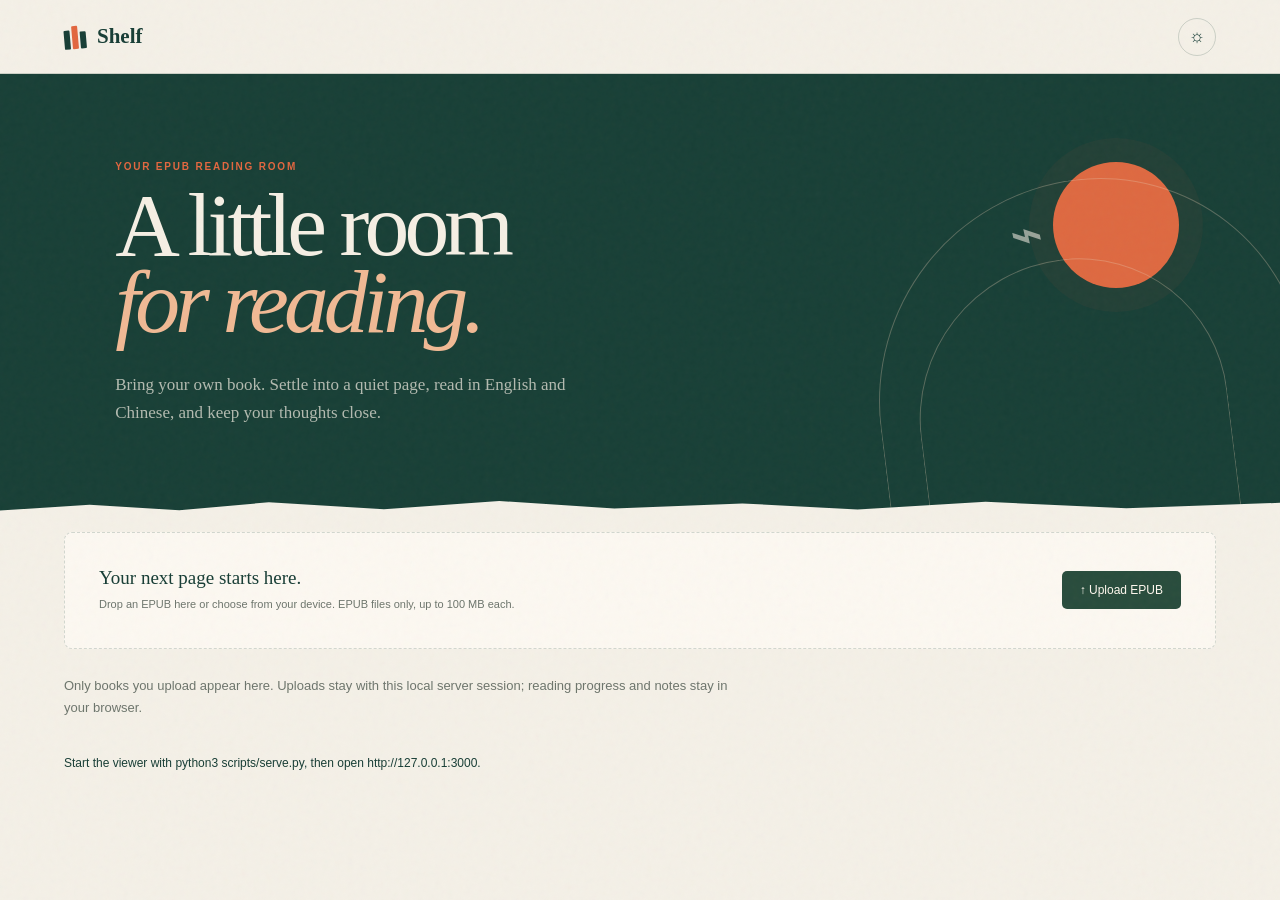
==== index.html @ f9ff170a "Create upload-only EPUB viewer with bilingual reading" ====
<!doctype html>
<html lang="en">
<head>
  <meta charset="utf-8">
  <meta name="viewport" content="width=device-width, initial-scale=1">
  <meta name="theme-color" content="#163c34">
  <title>Shelf — A little room for reading</title>
  <link rel="stylesheet" href="styles.css">
  <link rel="stylesheet" href="reader.css?v=bilingual-4">
</head>
<body>
  <header class="topbar">
    <a class="brand" href="#" aria-label="Shelf home">
      <span class="brand-mark" aria-hidden="true"><i></i><i></i><i></i></span>
      <span>Shelf</span>
    </a>
    <button class="icon-button" id="themeButton" type="button" aria-label="Toggle dark mode" title="Toggle dark mode">
      <span aria-hidden="true">☼</span>
    </button>
  </header>

  <main class="upload-home">
    <section class="hero">
      <div class="hero-copy">
        <p class="eyebrow">Your EPUB reading room</p>
        <h1>A little room<br><em>for reading.</em></h1>
        <p class="hero-intro">Bring your own book. Settle into a quiet page, read in English and Chinese, and keep your thoughts close.</p>
      </div>
      <div class="hero-art" aria-hidden="true"><div class="sun"></div><div class="arch arch-one"></div><div class="arch arch-two"></div><div class="bird">⌁</div></div>
    </section>
    <section class="library" aria-label="Upload an EPUB">
      <div id="uploadZone" class="upload-zone">
        <div><strong>Your next page starts here.</strong><p>Drop an EPUB here or choose from your device. EPUB files only, up to 100 MB each.</p></div>
        <button id="uploadEpub" type="button">↑ Upload EPUB</button>
        <input id="epubFiles" type="file" accept=".epub,application/epub+zip" multiple hidden aria-label="Choose EPUB files">
      </div>
      <p class="upload-privacy">Only books you upload appear here. Uploads stay with this local server session; reading progress and notes stay in your browser.</p>
      <div id="uploadFeedback" class="upload-feedback" hidden><p id="uploadStatus" role="status" aria-live="polite"></p><ul id="uploadResults"></ul></div>
      <section id="uploadedSection" hidden aria-label="Uploaded books"><div class="results-heading"><div><p class="eyebrow">This session</p><h2>Your uploaded books</h2></div><p id="resultCount" aria-live="polite"></p></div><div id="bookGrid" class="uploaded-books"></div></section>
    </section>
  </main>

  <dialog id="reader" class="reader" aria-label="Book reader">
    <header class="reader-top">
      <button id="leaveReader" class="reader-back" type="button">← <span>Shelf</span></button>
      <div class="reader-book-heading"><strong id="readerTitle"></strong><span id="readerAuthor"></span></div>
      <div class="reader-tools">
        <button id="contentsToggle" type="button" aria-label="Table of contents" aria-expanded="false">☰</button>
        <button id="bookmarkButton" type="button" aria-label="Bookmark this location" aria-pressed="false"><svg width="18" height="20" viewBox="0 0 18 20" fill="none" stroke="currentColor" stroke-width="1.5" aria-hidden="true"><path d="M4 2h10v16l-5-3-5 3Z"/></svg></button>
        <button id="notebookToggle" type="button" aria-label="Open notebook" aria-expanded="false">✎</button>
        <button id="appearanceToggle" type="button" aria-label="Reading appearance" aria-expanded="false">Aa</button>
        <button id="translationToggle" type="button" aria-label="中英双语翻译" aria-expanded="false">中/EN</button>
        <button id="speechToggle" type="button" aria-label="自动朗读" aria-expanded="false">♫</button>
        <button id="focusToggle" type="button" aria-label="Enter focus mode">⛶</button>
      </div>
    </header>
    <div class="reader-workspace">
      <aside id="contentsPanel" class="reader-sidebar contents-sidebar" hidden aria-label="Contents">
        <div class="sidebar-heading"><h2>Contents</h2><button data-close-sidebar type="button" aria-label="Close contents">×</button></div>
        <div id="chapterList"></div>
      </aside>
      <div id="readingViewport" class="reading-viewport" tabindex="0" aria-label="Reading area">
        <div id="readingStage" class="reading-stage">
        <div class="scene-masthead" aria-hidden="true"><span>THE SHELF REVIEW</span><small>A private edition · A world between the lines</small></div>
        <div class="chapter-heading"><span id="chapterEyebrow"></span><p id="chapterLabel"></p></div>
      <section id="translationPanel" class="translation-toolbar" hidden aria-label="中英双语翻译">
        <div class="sidebar-heading"><div><p class="eyebrow">Translate & read</p><h2>中英双语</h2></div><button id="translationClose" type="button" aria-label="收起翻译设置">×</button></div>
        <p class="sidebar-intro">左栏英文，右栏中文。两种语言，各自连贯阅读。</p>
        <label class="setting">翻译方向 · Direction<select id="translationDirection"><option value="en-zh">English → 简体中文</option><option value="zh-en">中文 → English</option></select></label>
        <div class="translation-actions"><button id="translateChapter" class="primary-action" type="button">翻译本章</button><button id="translationStop" class="secondary-action" type="button" disabled>停止</button></div>
        <p id="translationStatus" class="column-hint" role="status"></p>
        <p class="column-hint">使用浏览器内置翻译，首次使用可能需要下载语言包。译文仅供阅读参考，本次阅读中保留，不包含在 EPUB 导出中。</p>
        <button id="translationOriginal" class="translation-original-button" type="button">仅看原文</button>
      </section>
        <div id="pageWindow" class="page-window"><article id="readingContent" class="reading-content"></article></div>
        <div class="chapter-end"><span>✦</span><button id="nextChapterInline" type="button">Next chapter →</button></div>
        <div id="pageNavigation" class="page-navigation" hidden><button id="previousPage" type="button" aria-label="Previous reading page">← 上一页</button><span id="pageIndicator" aria-live="polite"></span><button id="nextPage" type="button" aria-label="Next reading page">下一页 →</button></div>
        <div class="device-signature" aria-hidden="true">S H E L F · E - I N K</div>
        </div>
      </div>
      <aside id="speechPanel" class="reader-sidebar speech-sidebar" hidden aria-label="朗读设置">
        <div class="sidebar-heading"><div><p class="eyebrow">Listen & follow</p><h2>听见文字</h2></div><button data-close-sidebar type="button" aria-label="关闭朗读设置">×</button></div>
        <p class="sidebar-intro">从正在阅读的位置开始，让声音带你往下读。</p>
        <label class="setting">声音 · Voice<select id="speechVoice" aria-label="朗读声音"><option value="">自动匹配书籍语言</option></select></label>
        <label class="setting">语速 <output id="speechRateOutput">1×</output><input id="speechRate" aria-label="朗读语速" type="range" min="0.5" max="3" step="0.1" value="1"></label>
        <div class="speech-actions"><button id="speechPlay" class="primary-action" type="button">开始朗读</button><button id="speechStop" class="secondary-action" type="button" disabled>停止</button></div>
        <p id="speechStatus" class="speech-status" role="status">准备就绪</p>
        <div class="speech-location"><p id="speechPosition">尚未开始</p><p id="speechSentence" class="speech-sentence"></p><p>当前单词：<strong id="speechWord">—</strong></p></div>
        <div class="speech-navigation"><button id="speechPrevSentence" type="button">← 上一句</button><button id="speechNextSentence" type="button">下一句 →</button><button id="speechPrevWord" type="button">← 上一词</button><button id="speechNextWord" type="button">下一词 →</button></div>
        <button id="speechPick" class="secondary-action" type="button" aria-pressed="false">点选正文定位</button>
        <p class="column-hint speech-hint">开启后，点击句子或单词即可从该处朗读。也可先选中文字，再点“从选区朗读”。</p>
        <label class="canvas-full-setting"><input id="speechFollow" type="checkbox" checked>跟随朗读，自动滚动／翻页</label>
        <label class="canvas-full-setting"><input id="speechContinue" type="checkbox" checked>自动续读下一章</label>
        <p class="column-hint">声音由浏览器和系统提供。支持逐词事件的声音会同步标出单词，其余按句定位。关闭阅读器即停止。</p>
      </aside>
      <aside id="appearancePanel" class="reader-sidebar appearance-sidebar" hidden aria-label="Appearance settings">
        <div class="sidebar-heading"><div><p class="eyebrow">Make it yours</p><h2>Reading room</h2></div><button data-close-sidebar type="button" aria-label="Close appearance">×</button></div>
        <p class="sidebar-intro">A little space. The right light. Your kind of type.</p>
        <fieldset class="experience-options"><legend>阅读风格 · Reading experience</legend>
          <button type="button" data-experience="quiet" aria-pressed="true"><span class="scene-preview preview-quiet" aria-hidden="true">Aa</span><strong>静读</strong><small>Quiet</small></button>
          <button type="button" data-experience="newspaper" aria-pressed="false"><span class="scene-preview preview-news" aria-hidden="true">THE DAILY<i></i></span><strong>看报纸</strong><small>Newspaper</small></button>
          <button type="button" data-experience="leather" aria-pressed="false"><span class="scene-preview preview-leather" aria-hidden="true"><i></i><i></i></span><strong>牛皮书</strong><small>Leather book</small></button>
          <button type="button" data-experience="kindle" aria-pressed="false"><span class="scene-preview preview-kindle" aria-hidden="true">Aa</span><strong>Kindle 墨水屏</strong><small>E-ink · 黑白阅读</small></button>
        </fieldset>
        <fieldset class="column-options"><legend>分栏 · Columns</legend><button type="button" data-columns="1" aria-pressed="true">▯ 单栏</button><button type="button" data-columns="2" aria-pressed="false">▯▯ 双栏</button><button type="button" data-columns="3" aria-pressed="false">▯▯▯ 三栏</button></fieldset>
        <p id="columnHint" class="column-hint"></p>
        <label class="setting canvas-setting">画布宽度 · Canvas <output id="canvasWidthOutput" for="canvasWidthSetting"></output><input aria-label="画布宽度" aria-describedby="canvasWidthHint" id="canvasWidthSetting" type="range" min="480" max="2400" step="20" value="960"></label>
        <label class="canvas-full-setting"><input id="canvasFullSetting" type="checkbox">铺满可用宽度</label>
        <p id="canvasWidthHint" class="column-hint">调整整张纸页或设备外框，正文宽度可单独设置。小屏幕会自动适配。</p>
        <label class="setting">阅读方式 · Navigation<select id="flowSetting" data-pref="flow"><option value="scroll">连续滚动 · Scroll</option><option value="pages">分页翻阅 · Pages</option></select></label>
        <label class="motion-setting"><input id="motionSetting" type="checkbox" checked>翻页动效 · Page-turn animation</label>
        <fieldset class="paper-options"><legend>纸张材质 · Paper</legend>
          <button type="button" data-paper="smooth" aria-pressed="true"><span class="paper-swatch swatch-smooth" aria-hidden="true">Aa</span><strong>光面纸</strong><small>平滑 · 清爽</small></button>
          <button type="button" data-paper="kraft" aria-pressed="false"><span class="paper-swatch swatch-kraft" aria-hidden="true">Aa</span><strong>牛皮纸</strong><small>暖棕 · 植物纤维</small></button>
          <button type="button" data-paper="cotton" aria-pressed="false"><span class="paper-swatch swatch-cotton" aria-hidden="true">Aa</span><strong>棉纤维纸</strong><small>柔白 · 自然絮纹</small></button>
          <button type="button" data-paper="grain" aria-pressed="false"><span class="paper-swatch swatch-grain" aria-hidden="true">Aa</span><strong>细砂纸</strong><small>米灰 · 细密颗粒</small></button>
        </fieldset>
        <label class="setting">纹理强度 <output id="textureOutput"></output><input aria-label="纹理强度" id="textureSetting" data-pref="texture" type="range" min="0" max="100" step="5" value="55" disabled></label>
        <p class="column-hint">0% 只保留纸色。Kindle 墨水屏使用黑白底色和灰度纹理；夜间保留深色底。</p>
        <fieldset class="theme-options"><legend>底色 · Page color</legend>
          <button type="button" data-reader-theme="paper" aria-label="Paper theme">Aa<span>Paper</span></button>
          <button type="button" data-reader-theme="white" aria-label="White theme">Aa<span>White</span></button>
          <button type="button" data-reader-theme="sepia" aria-label="Sepia theme">Aa<span>Sepia</span></button>
          <button type="button" data-reader-theme="night" aria-label="Night theme">Aa<span>Night</span></button>
        </fieldset>
        <label class="setting">Typeface<select id="fontSetting" data-pref="font"><option value="literary">Literary · Georgia</option><option value="classic">Classic · Palatino</option><option value="clean">Clean · Sans serif</option><option value="mono">Typewriter · Monospace</option></select></label>
        <label class="setting">Text size <output id="sizeOutput"></output><input aria-label="Text size" id="sizeSetting" data-pref="size" type="range" min="14" max="32" step="1"></label>
        <label class="setting">Line height <output id="lineOutput"></output><input aria-label="Line height" id="lineSetting" data-pref="line" type="range" min="1.3" max="2.4" step="0.1"></label>
        <label class="setting">正文总宽 · Text width <output id="widthOutput"></output><input aria-label="Reading width" id="widthSetting" data-pref="width" type="range" min="440" max="1600" step="20"></label>
        <label class="setting">Paragraph space <output id="paragraphOutput"></output><input aria-label="Paragraph space" id="paragraphSetting" data-pref="paragraph" type="range" min="0.3" max="2" step="0.1"></label>
        <label class="setting">Letter spacing <output id="spacingOutput"></output><input aria-label="Letter spacing" id="spacingSetting" data-pref="spacing" type="range" min="0" max="2" step="0.1"></label>
        <label class="setting">Alignment<select id="alignSetting" data-pref="align"><option value="left">Left aligned</option><option value="justify">Justified</option></select></label>
        <button id="resetAppearance" class="secondary-action" type="button">Reset appearance</button>
        <div class="edition-box"><p class="eyebrow">Your personal edition</p><p>Take this style, your notes, bookmarks, and sketches with you.</p><button id="exportEpub" class="primary-action" type="button">↓ Create my EPUB</button><small>Saved as a new file. EPUB apps may override page styles.</small></div>
      </aside>
      <aside id="notebookPanel" class="reader-sidebar notebook-sidebar" hidden aria-label="Reading notebook">
        <div class="sidebar-heading"><div><p class="eyebrow">Between the lines</p><h2>Your notebook</h2></div><button data-close-sidebar type="button" aria-label="Close notebook">×</button></div>
        <p class="sidebar-intro">Select text to highlight, underline, strike through, or comment. Tap a saved mark to change or delete it.</p>
        <div class="notebook-tabs"><button type="button" id="writeTab" aria-pressed="true">Write</button><button type="button" id="drawTab" aria-pressed="false">Doodle</button></div>
        <div id="noteComposer"><blockquote id="selectedQuote" hidden></blockquote><button id="clearQuote" type="button" hidden>Remove passage</button><label class="sr-only" for="noteText">Your comment</label><textarea id="noteText" placeholder="What stays with you?" rows="4" maxlength="10000"></textarea><button id="saveNote" class="primary-action" type="button">Save note</button><button id="cancelEdit" class="secondary-action" type="button" hidden>Cancel editing</button></div>
        <div id="doodleComposer" hidden><p class="drawing-caption">A sketch for this place in the book.</p><canvas id="doodleCanvas" width="600" height="300" aria-label="Doodle canvas. Draw with your pointer or use Write for a text note."></canvas><div class="doodle-tools"><label>Ink <input id="doodleColor" type="color" value="#284c3c"></label><button id="undoDoodle" type="button">Undo</button><button id="clearDoodle" type="button">Clear</button></div><button id="saveDoodle" class="primary-action" type="button">Save doodle</button></div>
        <div class="notebook-list-heading"><h3>Collected thoughts</h3><span id="annotationCount">0</span></div>
        <div id="annotationList"></div><p class="local-note">Saved in this browser, per book. Export your EPUB to keep a portable copy.</p>
      </aside>
    </div>
    <footer class="reader-bottom"><button id="previousChapter" type="button" aria-label="Previous chapter">← <span>Previous</span></button><div class="reader-progress"><label for="bookProgress" id="progressLabel">Reading progress</label><input id="bookProgress" type="range" min="0" max="1000" value="0" aria-label="Book progress"></div><button id="nextChapter" type="button" aria-label="Next chapter"><span>Next</span> →</button></footer>
    <button id="exitFocus" class="exit-focus" type="button" hidden>⛶ Exit focus <kbd>Esc</kbd></button>
    <div id="selectionToolbar" class="selection-toolbar" role="group" aria-label="Passage annotations" hidden>
      <span id="markToolbarLabel">Mark this passage</span>
      <button id="translateSelection" type="button">翻译选区</button>
      <button id="readSelection" type="button">从选区朗读</button>
      <label id="overlappingMarks" hidden>Mark <select id="activeMarkSelect" aria-label="Choose overlapping annotation"></select></label>
      <button data-mark-style="highlight" type="button" aria-pressed="false">Highlight</button>
      <button data-mark-style="underline" type="button" aria-pressed="false"><u>Underline</u></button>
      <button data-mark-style="wavy" type="button" aria-pressed="false"><span class="wavy-label">Wavy</span></button>
      <button data-mark-style="strikethrough" type="button" aria-pressed="false"><s>Strike</s></button>
      <button id="commentSelection" type="button">Comment</button>
      <button id="deleteMark" type="button" hidden>Delete mark</button>
      <button id="dismissMarkToolbar" type="button" aria-label="Close annotation controls">×</button>
    </div>
    <p id="readerStatus" class="reader-status" role="status"></p>
  </dialog>
  <script src="narration.js"></script>
  <script src="translation.js?v=4"></script>
  <script src="reader.js?v=3"></script>
  <script src="app.js"></script>
</body>
</html>
---- styles.css ----
:root {
  --paper: #f4f0e7;
  --paper-deep: #e9e2d4;
  --ink: #173d35;
  --muted: #6d756c;
  --accent: #e2673f;
  --accent-soft: #f2d2bd;
  --line: rgba(23, 61, 53, .18);
  --card: rgba(255, 253, 247, .68);
  --shadow: 0 18px 50px rgba(37, 48, 36, .15);
  --serif: Iowan Old Style, Palatino Linotype, Book Antiqua, Georgia, serif;
  --sans: Inter, ui-sans-serif, -apple-system, BlinkMacSystemFont, "Segoe UI", sans-serif;
}

* { box-sizing: border-box; }
html { scroll-behavior: smooth; }
body { margin: 0; color: var(--ink); background: var(--paper); font-family: var(--sans); }
body::before { content: ""; position: fixed; inset: 0; pointer-events: none; opacity: .26; z-index: 20; background-image: url("data:image/svg+xml,%3Csvg viewBox='0 0 180 180' xmlns='http://www.w3.org/2000/svg'%3E%3Cfilter id='n'%3E%3CfeTurbulence type='fractalNoise' baseFrequency='.8' numOctaves='3' stitchTiles='stitch'/%3E%3C/filter%3E%3Crect width='100%25' height='100%25' filter='url(%23n)' opacity='.12'/%3E%3C/svg%3E"); }
button, input, select { font: inherit; }
button { color: inherit; }
.sr-only { position: absolute; width: 1px; height: 1px; overflow: hidden; clip: rect(0, 0, 0, 0); }

.topbar { height: 74px; display: grid; grid-template-columns: 1fr auto; align-items: center; padding: 0 clamp(22px, 5vw, 76px); border-bottom: 1px solid var(--line); position: relative; z-index: 5; }
.brand { color: var(--ink); text-decoration: none; display: flex; align-items: center; gap: 11px; font-family: var(--serif); font-weight: 700; font-size: 21px; }
.brand-mark { display: flex; align-items: flex-end; gap: 2px; height: 24px; transform: rotate(-5deg); }
.brand-mark i { display: block; width: 6px; background: var(--ink); border-radius: 1px; }
.brand-mark i:nth-child(1) { height: 19px; }
.brand-mark i:nth-child(2) { height: 23px; background: var(--accent); }
.brand-mark i:nth-child(3) { height: 17px; }
.icon-button { justify-self: end; border: 1px solid var(--line); background: transparent; width: 38px; height: 38px; border-radius: 50%; cursor: pointer; font-size: 18px; }

.hero { min-height: 440px; position: relative; overflow: hidden; padding: 78px clamp(24px, 9vw, 145px); display: flex; align-items: center; background: #183f36; color: #f5efe4; }
.hero::after { content: ""; position: absolute; inset: auto 0 0; height: 17px; background: var(--paper); clip-path: polygon(0 80%, 7% 45%, 14% 78%, 21% 31%, 30% 72%, 39% 23%, 48% 68%, 58% 38%, 67% 74%, 77% 28%, 88% 66%, 100% 34%, 100% 100%, 0 100%); }
.hero-copy { width: min(630px, 60vw); position: relative; z-index: 2; }
.eyebrow { margin: 0 0 14px; color: var(--accent); font-weight: 800; letter-spacing: .18em; text-transform: uppercase; font-size: 10px; }
.hero h1 { margin: 0; font-family: var(--serif); font-size: clamp(54px, 7vw, 96px); line-height: .87; letter-spacing: -.055em; font-weight: 500; }
.hero h1 em { color: #f0b994; font-weight: 400; }
.hero-intro { margin: 30px 0 0; max-width: 470px; color: rgba(245,239,228,.7); line-height: 1.65; font-family: var(--serif); font-size: 17px; }
.hero-art { position: absolute; width: 44vw; height: 100%; right: 0; top: 0; opacity: .95; }
.sun { width: 126px; height: 126px; background: #e96c42; border-radius: 50%; position: absolute; right: 18%; top: 20%; box-shadow: 0 0 0 24px rgba(226,103,63,.05); }
.arch { position: absolute; border: 1.5px solid rgba(241,213,187,.31); width: 310px; height: 310px; border-radius: 52% 48% 0 0; border-bottom: 0; transform: rotate(-7deg); }
.arch-one { bottom: -55px; right: 9%; }
.arch-two { bottom: -95px; right: -5%; width: 430px; height: 430px; }
.bird { position: absolute; top: 29%; right: 42%; font-size: 55px; transform: rotate(-12deg); color: rgba(245,239,228,.6); }

.library { padding: 0 clamp(20px, 5vw, 76px) 100px; max-width: 1600px; margin: 0 auto; }
.results-heading { padding: 54px 0 26px; display: flex; justify-content: space-between; align-items: end; }
.results-heading h2 { font-family: var(--serif); font-weight: 500; font-size: clamp(30px, 3.2vw, 44px); letter-spacing: -.035em; margin: 0; }
.results-heading > p { color: var(--muted); font-size: 12px; margin: 0 0 5px; }

body.dark { --paper: #18241f; --paper-deep: #24312b; --ink: #eee8dc; --muted: #9fa9a1; --line: rgba(238,232,220,.16); --card: rgba(42,55,48,.75); }
body.dark .library, body.dark .topbar { background: #18241f; }
@media (max-width: 820px) {
  .hero { min-height: 390px; padding-top: 62px; }
  .hero-copy { width: 80vw; }
  .hero-art { opacity: .5; width: 60vw; }
}
@media (max-width: 580px) {
  .topbar { height: 62px; padding: 0 18px; }
  .hero { min-height: 355px; padding: 58px 22px 72px; }
  .hero h1 { font-size: 52px; }
  .hero-copy { width: 100%; }
  .hero-intro { font-size: 15px; max-width: 82%; }
  .sun { width: 85px; height: 85px; right: 9%; }
  .results-heading { padding-top: 39px; }
  .uploaded-book { flex-wrap: wrap; }
}

.upload-home .hero { margin-bottom: 16px; }
.upload-home .upload-zone { padding: 34px; }
.upload-privacy { max-width: 680px; color: var(--muted); font-size: 13px; line-height: 1.7; margin: 16px 0 44px; }
.uploaded-books { display: grid; gap: 12px; }
.uploaded-book { display: flex; align-items: center; justify-content: space-between; gap: 24px; border-top: 1px solid var(--line); padding: 24px 0; }
.uploaded-book h3 { margin: 0 0 8px; font: 24px/1.3 var(--serif); }
.uploaded-book p { margin: 0; color: var(--muted); font-size: 13px; }
.uploaded-book button { border: 1px solid var(--line); border-radius: 24px; background: transparent; color: inherit; padding: 12px 20px; white-space: nowrap; }
---- reader.css ----
/* A quieter extension of Shelf's paper-and-forest palette. */
[hidden] { display: none !important; }
.upload-zone { display: flex; align-items: center; justify-content: space-between; gap: 20px; padding: 20px 24px; margin: 18px 0 26px; border: 1px dashed var(--line); border-radius: 8px; background: var(--card); }
.upload-zone strong { font: 19px var(--serif); color: var(--ink); }
.upload-zone p { font-size: 11px; color: var(--muted); margin: 7px 0 0; line-height: 1.6; }
.upload-zone button { flex-shrink: 0; padding: 12px 18px; border: 0; border-radius: 5px; background: #284c3c; color: #fff9ef; cursor: pointer; font: 12px var(--sans); }
.upload-zone.is-dragging { outline: 2px solid #a55836; outline-offset: 3px; }
.upload-feedback { margin: -10px 0 24px; font-size: 12px; line-height: 1.7; }
.upload-feedback ul { padding-left: 20px; }
.upload-feedback button { margin-left: 10px; border: 0; background: transparent; color: inherit; text-decoration: underline; cursor: pointer; }
.upload-feedback .upload-error { color: #a24b35; }
@media (max-width: 580px) { .upload-zone { align-items: stretch; flex-direction: column; padding: 18px; gap: 14px; } }
::highlight(shelf-sentence) { background-color: #e1bc5740; }
::highlight(shelf-word) { background-color: #d89037; color: #211c13; text-decoration: underline; }
.reader-tools .is-speaking { color: var(--r-accent); background: var(--r-surface); }
.speech-actions { display: flex; gap: 10px; }
.speech-actions .primary-action { flex: 2; }
.speech-actions .secondary-action { flex: 1; }
.speech-status { font-size: 11px; color: var(--r-accent); line-height: 1.6; }
.speech-location { padding: 14px; border: 1px solid var(--r-line); border-radius: 6px; margin: 18px 0; background: var(--r-bg); }
.speech-location p { font-size: 10px; line-height: 1.6; }
.speech-location .speech-sentence { font: 15px/1.7 var(--serif); max-height: 180px; overflow-y: auto; }
.speech-navigation { display: grid; grid-template-columns: 1fr 1fr; gap: 8px; margin-bottom: 20px; }
.speech-navigation button { border: 1px solid var(--r-line); border-radius: 4px; padding: 11px 5px; background: var(--r-bg); color: var(--r-ink); font-size: 11px; }
.speech-hint { margin-top: 12px !important; }
.speech-picking, .speech-picking * { cursor: crosshair !important; }
button, a, input, select, textarea { -webkit-tap-highlight-color: transparent; }
button:focus-visible, a:focus-visible, input:focus-visible, select:focus-visible, textarea:focus-visible { outline: 2px solid #d27d51; outline-offset: 4px; }
button:disabled { opacity: .4; cursor: default !important; }
.results-heading { padding-top: 30px; }
body.dark .panel-hero { background: #142e24; }
.reader { --r-bg: #faf7f0; --r-ink: #283830; --r-muted: #788077; --r-line: #28383024; --r-surface: #f2eee5; --r-accent: #a55836; --r-highlight: #ebd79b; padding: 0; margin: 0; border: none; max-width: none; max-height: none; width: 100vw; height: 100dvh; color: var(--r-ink); background: var(--r-bg); overflow: hidden; }
.reader[open] { display: flex; flex-direction: column; }
.reader::backdrop { background: #1b3127; }
.reader[data-theme="white"] { --r-bg: #fff; --r-surface: #f5f6f4; --r-ink: #202522; --r-line: #20252220; }
.reader[data-theme="sepia"] { --r-bg: #eee0c6; --r-surface: #e7d7b9; --r-ink: #493c2a; --r-muted: #786b56; --r-line: #493c2a25; }
.reader[data-theme="night"] { color-scheme: dark; --r-bg: #19241f; --r-surface: #202e26; --r-ink: #e0e6dc; --r-muted: #a1aea3; --r-line: #e0e6dc22; --r-accent: #e8ac80; --r-highlight: #66552d; }
.reader button, .reader select, .reader textarea { font-family: var(--sans); }
.reader button { cursor: pointer; }
.reader-top { height: 76px; flex-shrink: 0; display: flex; align-items: center; border-bottom: 1px solid var(--r-line); padding: 0 30px; gap: 26px; background: var(--r-bg); z-index: 5; }
.reader-back { border: 0; background: transparent; font: 17px var(--serif) !important; padding: 10px 18px 10px 0; border-right: 1px solid var(--r-line); display: flex; align-items: center; gap: 12px; }
.reader-book-heading { flex: 1; min-width: 0; display: flex; flex-direction: column; gap: 5px; }
.reader-book-heading strong { font: 16px var(--serif); overflow: hidden; text-overflow: ellipsis; white-space: nowrap; }
.reader-book-heading span { font-size: 10px; color: var(--r-muted); }
.reader-tools { display: flex; gap: 7px; }
.reader-tools button { border: 1px solid transparent; background: transparent; border-radius: 6px; width: 40px; height: 40px; font-size: 18px; }
.reader-tools button:hover, .reader-tools button[aria-expanded="true"], .reader-tools button[aria-pressed="true"] { background: var(--r-surface); border-color: var(--r-line); color: var(--r-accent); }
.reader-workspace { flex: 1; display: flex; min-height: 0; position: relative; }
.reading-viewport { flex: 1; min-width: 0; overflow-y: auto; overscroll-behavior: contain; scrollbar-width: thin; scrollbar-color: var(--r-line) transparent; padding: 50px clamp(24px, 6vw, 110px) 70px; }
.reading-viewport:focus { outline: none; }
.reading-viewport:focus-visible { box-shadow: inset 0 0 0 2px var(--r-line); }
.chapter-heading { max-width: var(--reading-width); margin: 0 auto 46px; text-align: center; }
.chapter-heading span { color: var(--r-accent); text-transform: uppercase; letter-spacing: .18em; font-size: 9px; font-weight: 700; }
.chapter-heading p { color: var(--r-muted); font: 13px var(--serif); margin: 12px 0 0; }
.reading-content { max-width: var(--reading-width); margin: auto; font-family: var(--reading-font); font-size: var(--reading-size); line-height: var(--reading-line); letter-spacing: var(--reading-spacing); overflow-wrap: anywhere; text-align: var(--reading-align); }
.reading-content p { margin: 0 0 var(--reading-paragraph); }
.reading-content h1, .reading-content h2, .reading-content h3 { font-weight: 400; line-height: 1.25; text-align: left; margin: 1.2em 0 .8em; letter-spacing: -.025em; }
.reading-content h1 { font-size: 1.9em; }
.reading-content h2 { font-size: 1.5em; }
.reading-content h3 { font-size: 1.2em; }
.reading-content img { display: block; max-width: 100%; height: auto; max-height: 85vh; object-fit: contain; margin: 24px auto; }
.reading-content blockquote { margin: 1.5em 0 1.5em 1em; padding-left: 1.2em; border-left: 2px solid var(--r-accent); }
.reading-content a { color: var(--r-accent); text-underline-offset: 3px; }
.reading-content pre { white-space: pre-wrap; background: var(--r-surface); padding: 1em; }
.reading-content table { border-collapse: collapse; width: 100%; font-size: .85em; }
.reading-content td, .reading-content th { padding: .5em; border: 1px solid var(--r-line); }
.reading-content mark { background: var(--r-highlight); color: inherit; border-radius: 2px; cursor: pointer; }
.reader-error { font: 16px/1.7 var(--sans); }
.chapter-end { max-width: var(--reading-width); margin: 60px auto 0; display: flex; flex-direction: column; align-items: center; gap: 26px; color: var(--r-accent); }
.chapter-end > span { font-size: 22px; }
.chapter-end button { border: 1px solid var(--r-line); border-radius: 24px; background: transparent; color: var(--r-ink); font-size: 12px; padding: 14px 26px; }
.reader-bottom { flex-shrink: 0; min-height: 68px; display: flex; align-items: center; justify-content: space-between; gap: 24px; padding: 10px 35px; border-top: 1px solid var(--r-line); background: var(--r-bg); z-index: 5; }
.reader-bottom button { background: transparent; border: 0; font-size: 12px; padding: 10px 0; min-width: 85px; }
.reader-progress { width: min(400px, 50%); display: flex; align-items: center; gap: 10px; flex-direction: column; }
.reader-progress label { font-size: 10px; color: var(--r-muted); }
.reader-progress input { width: 100%; accent-color: var(--r-accent); height: 3px; margin: 0; cursor: pointer; }
.reader-sidebar { flex-shrink: 0; width: 320px; padding: 30px 24px; overflow-y: auto; background: var(--r-surface); scrollbar-width: thin; }
.contents-sidebar { border-right: 1px solid var(--r-line); }
.appearance-sidebar, .notebook-sidebar { border-left: 1px solid var(--r-line); }
.sidebar-heading { display: flex; align-items: start; justify-content: space-between; gap: 15px; }
.sidebar-heading h2 { font: 28px var(--serif); margin: 0; letter-spacing: -.04em; }
.sidebar-heading .eyebrow { font-size: 8px; color: var(--r-accent); margin-bottom: 8px; }
.sidebar-heading button { width: 30px; height: 30px; border: 0; background: transparent; color: var(--r-muted); font-size: 24px; }
.sidebar-intro { font: 13px/1.6 var(--serif); color: var(--r-muted); margin: 18px 0 26px; }
#chapterList { display: flex; flex-direction: column; gap: 3px; margin-top: 24px; }
#chapterList button { text-align: left; padding: 12px 10px; background: none; border: 0; border-radius: 4px; font-size: 12px; line-height: 1.5; display: flex; align-items: baseline; gap: 12px; }
#chapterList button span { font-size: 9px; color: var(--r-muted); }
#chapterList button[aria-current="true"] { background: var(--r-bg); color: var(--r-accent); }
#chapterList button:hover { background: var(--r-bg); }
.theme-options { padding: 0; margin: 0 0 28px; border: 0; display: flex; gap: 9px; }
.paper-options { border: 0; padding: 0; margin: 0 0 24px; display: grid; grid-template-columns: repeat(2, minmax(0, 1fr)); gap: 10px; }
.paper-options legend { font-size: 10px; font-weight: 600; margin-bottom: 14px; }
.paper-options button { padding: 7px; border: 1px solid var(--r-line); border-radius: 6px; background: var(--r-bg); color: var(--r-ink); text-align: left; }
.paper-options button[aria-pressed="true"] { outline: 2px solid var(--r-accent); outline-offset: 2px; }
.paper-options strong, .paper-options small { display: block; margin: 7px 2px 3px; font-size: 11px; }
.paper-options small { font-size: 9px; color: var(--r-muted); font-weight: 400; }
.paper-swatch { display: grid; place-items: center; height: 64px; border-radius: 3px; font: 24px Georgia, serif; box-shadow: inset 0 0 10px #6345220d; }
.swatch-smooth { background: #faf7f0; color: #283830; }
.swatch-kraft { background: #d6b686 url('assets/paper-kraft.svg'); color: #382919; }
.swatch-cotton { background: #f5f1e7 url('assets/paper-cotton.svg'); color: #343b33; }
.swatch-grain { background: #e5dfd1 url('assets/paper-grain.svg'); color: #383a32; }
#textureSetting:disabled { opacity: .35; cursor: default; }
.theme-options legend { font-size: 10px; margin-bottom: 14px; font-weight: 600; }
.theme-options button { border: 1px solid #7774; border-radius: 6px; flex: 1; height: 67px; font: 21px Georgia, serif; position: relative; }
.theme-options button[aria-pressed="true"] { outline: 2px solid var(--r-accent); outline-offset: 3px; }
.theme-options button span { display: block; font: 8px var(--sans); margin-top: 6px; }
[data-reader-theme="paper"] { background: #faf7f0; color: #283830; }
[data-reader-theme="white"] { background: #fff; color: #202522; }
[data-reader-theme="sepia"] { background: #eee0c6; color: #493c2a; }
[data-reader-theme="night"] { background: #19241f; color: #e0e6dc; }
.setting { display: flex; flex-wrap: wrap; justify-content: space-between; gap: 14px; margin: 0 0 23px; font-size: 11px; font-weight: 500; }
.setting output { color: var(--r-muted); font-variant-numeric: tabular-nums; font-size: 10px; }
.setting input, .setting select { width: 100%; accent-color: var(--r-accent); }
.setting input { height: 4px; cursor: pointer; }
.setting select { padding: 10px; border: 1px solid var(--r-line); background: var(--r-bg); color: var(--r-ink); border-radius: 4px; font-size: 12px; }
.primary-action { background: #284c3c; color: #fff9ef !important; border: none; width: 100%; padding: 13px 14px; border-radius: 4px; font-size: 11px; letter-spacing: .02em; }
.secondary-action { width: 100%; padding: 10px; background: transparent; border: 1px solid var(--r-line); border-radius: 4px; font-size: 10px; }
.edition-box { margin-top: 28px; padding-top: 24px; border-top: 1px solid var(--r-line); }
.edition-box .eyebrow { color: var(--r-accent); font-size: 8px; }
.edition-box > p:not(.eyebrow) { font: 13px/1.6 var(--serif); }
.edition-box small { display: block; font-size: 9px; line-height: 1.5; color: var(--r-muted); margin-top: 10px; }
.notebook-tabs { display: flex; border-bottom: 1px solid var(--r-line); margin-bottom: 18px; }
.notebook-tabs button { flex: 1; background: none; border: 0; border-bottom: 2px solid transparent; padding: 10px; font-size: 11px; color: var(--r-muted); }
.notebook-tabs button[aria-pressed="true"] { color: var(--r-accent); border-color: var(--r-accent); }
#noteText { resize: vertical; min-height: 100px; width: 100%; border: 1px solid var(--r-line); border-radius: 4px; padding: 12px; background: var(--r-bg); color: var(--r-ink); font-size: 12px; line-height: 1.6; margin-bottom: 10px; }
#selectedQuote { margin: 0 0 16px; padding: 5px 0 5px 14px; border-left: 2px solid var(--r-accent); font: 13px/1.6 var(--serif); max-height: 130px; overflow-y: auto; }
#doodleCanvas { width: 100%; height: auto; background: #faf7f0; border: 1px solid var(--r-line); border-radius: 4px; touch-action: none; cursor: crosshair; }
.drawing-caption { color: var(--r-muted); font-size: 11px; }
.doodle-tools { display: flex; justify-content: space-between; align-items: center; margin: 10px 0 15px; font-size: 10px; }
.doodle-tools label { display: flex; align-items: center; gap: 5px; }
.doodle-tools input { width: 24px; height: 24px; padding: 0; border: 0; background: transparent; }
.doodle-tools button { padding: 7px; background: none; border: 0; font-size: 10px; }
.notebook-list-heading { display: flex; align-items: center; justify-content: space-between; margin: 25px 0 14px; padding-top: 22px; border-top: 1px solid var(--r-line); }
.notebook-list-heading h3 { font-size: 11px; font-weight: 500; margin: 0; }
.notebook-list-heading span { font-size: 10px; color: var(--r-muted); }
.annotation-card { padding: 15px; background: var(--r-bg); border: 1px solid var(--r-line); border-radius: 4px; margin-bottom: 12px; }
.annotation-meta { display: flex; justify-content: space-between; align-items: center; color: var(--r-muted); font-size: 8px; text-transform: uppercase; letter-spacing: .07em; }
.annotation-meta button { background: transparent; border: 0; font-size: 18px; }
.annotation-location { background: none; border: 0; padding: 5px 0; color: var(--r-accent); font-size: 11px; text-align: left; line-height: 1.5; }
.annotation-card blockquote { margin: 12px 0; padding-left: 10px; border-left: 2px solid var(--r-highlight); font: 13px/1.6 var(--serif); max-height: 150px; overflow-y: auto; }
.annotation-card p { font-size: 12px; line-height: 1.6; white-space: pre-wrap; overflow-wrap: anywhere; }
.annotation-card svg { width: 100%; background: #faf7f0; margin-top: 10px; }
.edit-note { border: 0; background: none; font-size: 9px; padding: 0; color: var(--r-muted); text-decoration: underline; }
.local-note { font-size: 9px; line-height: 1.6; color: var(--r-muted); margin-top: 24px; }
.notebook-empty { padding: 25px 10px; text-align: center; color: var(--r-muted); }
.notebook-empty > span { font-size: 35px; color: var(--r-accent); }
.notebook-empty p { font: 17px var(--serif); }
.notebook-empty small { font-size: 11px; line-height: 1.7; }
.selection-toolbar { position: absolute; z-index: 8; bottom: 86px; left: 50%; transform: translateX(-50%); display: flex; gap: 8px; align-items: center; padding: 8px; background: #284c3c; border: 1px solid #ffffff20; color: #fff9ef; box-shadow: 0 10px 30px #0003; border-radius: 8px; white-space: nowrap; }
.selection-toolbar span { font-size: 10px; padding: 0 8px; opacity: .7; }
.selection-toolbar button { background: #fff9ef; color: #284c3c; border: 0; border-radius: 4px; padding: 10px 14px; font-size: 11px; }
.reader-status { position: absolute; z-index: 10; bottom: 76px; left: 50%; transform: translateX(-50%); margin: 0; padding: 12px 18px; color: #fff9ef; background: #284c3c; border-radius: 6px; font-size: 12px; max-width: min(540px, 85vw); text-align: center; box-shadow: 0 5px 20px #0002; }
.reader-status:empty { display: none; }
.is-focused .reader-top, .is-focused .reader-bottom { display: none; }
.is-focused .reading-viewport { padding-top: 65px; }
.exit-focus { position: absolute; z-index: 7; top: 16px; right: 22px; padding: 9px 13px; display: flex; align-items: center; gap: 10px; border: 1px solid var(--r-line); border-radius: 30px; background: var(--r-bg); color: var(--r-muted); font-size: 10px; opacity: .55; }
.exit-focus:hover, .exit-focus:focus-visible { opacity: 1; }
.exit-focus kbd { color: inherit; background: transparent; border-color: var(--r-line); }
@media (max-width: 900px) {
  .reader-sidebar { position: absolute; top: 0; bottom: 0; z-index: 6; width: min(340px, 90vw); box-shadow: 0 10px 50px #0003; }
  .appearance-sidebar, .notebook-sidebar, .speech-sidebar { right: 0; }
  .contents-sidebar { left: 0; }
  .reading-viewport { padding-left: 8vw; padding-right: 8vw; }
}
@media (max-width: 580px) {
  .reader-top { height: 68px; padding: 0 12px; gap: 10px; }
  .reader-back { padding-right: 10px; border: 0; }
  .reader-back span { display: none; }
  .reader-book-heading strong { font-size: 13px; }
  .reader-book-heading span { font-size: 9px; }
  .reader-tools { gap: 1px; }
  .reader-tools button { width: 32px; height: 38px; font-size: 17px; }
  .reading-viewport { padding: 32px 24px 45px; }
  .chapter-heading { margin-bottom: 32px; }
  .reader-bottom { padding: 12px 20px; gap: 12px; }
  .reader-bottom button { min-width: 24px; font-size: 20px; }
  .reader-bottom button span { display: none; }
  .reader-progress { width: 70%; }
  .reader-progress label { font-size: 9px; }
  .selection-toolbar span { display: none; }
}
@media (prefers-reduced-motion: reduce) { *, *::before, *::after { animation-duration: .01ms !important; transition-duration: .01ms !important; scroll-behavior: auto !important; } }

#clearQuote { border: 0; padding: 0 0 12px; background: transparent; color: var(--r-muted); font-size: 10px; text-decoration: underline; }
#cancelEdit { margin-top: 8px; }
.reader-tools button svg { vertical-align: middle; }
.reader-tools button[aria-pressed="true"] svg { fill: var(--r-highlight); }

/* Passage annotations share their appearance with notebook previews. */
.reading-content mark[data-mark-style], .annotation-sample { color: inherit; border-radius: 2px; }
.reading-content mark[data-mark-style="underline"], .annotation-sample[data-mark-style="underline"] { background: transparent; text-decoration: underline solid var(--r-accent) 1.5px; text-underline-offset: .2em; }
.reading-content mark[data-mark-style="wavy"], .annotation-sample[data-mark-style="wavy"] { background: transparent; text-decoration: underline wavy var(--r-accent) 1.5px; text-underline-offset: .22em; }
.reading-content mark[data-mark-style="strikethrough"], .annotation-sample[data-mark-style="strikethrough"] { background: transparent; text-decoration: line-through solid var(--r-accent) 1.5px; }
.annotation-sample[data-mark-style="highlight"] { background: var(--r-highlight); }
.reading-content mark:focus-visible { outline: 2px solid var(--r-accent); outline-offset: 3px; }
.selection-toolbar { width: max-content; max-width: calc(100% - 24px); flex-wrap: wrap; justify-content: center; gap: 6px; max-height: 35vh; overflow-y: auto; }
.selection-toolbar > span { font-size: 10px; padding: 0 8px; opacity: .7; }
.selection-toolbar button span { display: inline; font-size: inherit; padding: 0; opacity: 1; }
.selection-toolbar button[aria-pressed="true"] { background: #ebd79b; color: #283830; box-shadow: inset 0 0 0 1px #bd815e; }
.selection-toolbar .wavy-label { text-decoration: underline wavy; text-underline-offset: 3px; }
.selection-toolbar #deleteMark { background: #8d402e; color: #fff9ef; }
.selection-toolbar #dismissMarkToolbar { background: transparent; color: #fff9ef; font-size: 18px; padding: 4px 10px; }
#overlappingMarks { display: flex; align-items: center; gap: 8px; font-size: 10px; }
#activeMarkSelect { max-width: 210px; padding: 6px; background: #fff9ef; color: #283830; border-radius: 3px; }
.reader-status { top: 88px; bottom: auto; }
@media (max-width: 580px) {
  .selection-toolbar { bottom: 80px; padding: 8px; }
  .selection-toolbar button { padding: 9px 10px; font-size: 10px; }
  .selection-toolbar button span { display: inline; }
  .reader-status { top: 76px; }
}

/* Reading experiences and independent column layouts. */
.experience-options, .column-options { border: 0; margin: 0 0 18px; padding: 0; }
.experience-options legend, .column-options legend { font-size: 11px; margin-bottom: 12px; }
.experience-options { display: grid; grid-template-columns: 1fr 1fr; gap: 10px; }
.experience-options button { padding: 8px; border: 1px solid var(--r-line); border-radius: 6px; background: var(--r-bg); text-align: left; }
.experience-options button[aria-pressed="true"] { outline: 2px solid var(--r-accent); outline-offset: 1px; }
.experience-options strong { display: block; font-size: 11px; margin: 9px 2px 3px; font-weight: 500; }
.experience-options small { display: block; margin-left: 2px; color: var(--r-muted); font-size: 9px; }
.scene-preview { display: flex; height: 65px; justify-content: center; align-items: center; border-radius: 3px; overflow: hidden; color: #383d32; }
.preview-quiet { background: #f5f0e5; font: 28px Georgia, serif; }
.preview-news { background: #eae5d8; font: bold 12px Georgia,serif; flex-direction: column; gap: 7px; padding: 7px; }
.preview-news i { display: block; width: 85%; height: 27px; border-top: 3px double #424439; background: repeating-linear-gradient(0deg, transparent 0 4px, #42443955 4px 5px); column-count: 3; }
.preview-leather { background: #67432d; padding: 8px; gap: 1px; box-shadow: inset 0 0 0 3px #b5916344; }
.preview-leather i { width: 45%; height: 100%; background: linear-gradient(90deg,#e4d4ac,#f7ead0 85%,#b49b74); border-radius: 2px; }
.preview-leather i + i { background: linear-gradient(90deg,#b49b74,#f7ead0 15%,#e4d4ac); }
.preview-kindle { background: #e7e8df; border: 6px solid #363a35; border-bottom-width: 11px; font: 22px Georgia,serif; border-radius: 6px; }
.column-options { display: flex; gap: 7px; }
.column-options button { flex: 1; padding: 10px 2px; font-size: 10px; background: var(--r-bg); border: 1px solid var(--r-line); border-radius: 4px; }
.column-options button[aria-pressed="true"] { background: #284c3c; color: #fff9ef; }
.column-hint { margin: -4px 0 22px; font-size: 10px; color: var(--r-muted); line-height: 1.6; }
.motion-setting { display: flex; align-items: center; gap: 8px; font-size: 11px; margin: 0 0 24px; padding-bottom: 22px; border-bottom: 1px solid var(--r-line); }
.motion-setting input { accent-color: var(--r-accent); }
.canvas-setting { margin-bottom: 16px; }
.canvas-full-setting { display: flex; align-items: center; gap: 8px; font-size: 11px; margin: 0 0 14px; }
.canvas-full-setting input { accent-color: var(--r-accent); }
.reading-stage { width: 100%; max-width: var(--canvas-width, var(--reading-width)); margin: 0 auto; position: relative; }
.reader[data-paper="kraft"] { --sheet-bg: #d6b686; --sheet-ink: #382919; --paper-image: url('assets/paper-kraft.svg'); }
.reader[data-paper="cotton"] { --sheet-bg: #f5f1e7; --sheet-ink: #343b33; --paper-image: url('assets/paper-cotton.svg'); }
.reader[data-paper="grain"] { --sheet-bg: #e5dfd1; --sheet-ink: #383a32; --paper-image: url('assets/paper-grain.svg'); }
.reader[data-theme="night"] { --sheet-bg: var(--r-bg); --sheet-ink: var(--r-ink); }
.reader[data-paper]:not([data-paper="smooth"]) .reading-stage { isolation: isolate; background-color: var(--sheet-bg); color: var(--sheet-ink); }
.reader[data-paper]:not([data-paper="smooth"]) .reading-stage::after { content: ''; position: absolute; inset: 0; border-radius: inherit; z-index: -1; pointer-events: none; background-image: var(--paper-image); background-repeat: repeat; opacity: var(--paper-strength, .55); }
.reader[data-paper]:not([data-paper="smooth"]):not([data-theme="night"]) .reading-stage { --r-ink: var(--sheet-ink); --r-muted: #645846; --r-accent: #804327; }
.page-window { position: relative; min-width: 0; width: 100%; max-width: var(--reading-width); margin: 0 auto; }
.scene-masthead, .device-signature { display: none; }
.reading-content { column-count: var(--reading-columns, 1); column-gap: 36px; }
.reading-content h1, .reading-content h2, .reading-content h3 { break-after: avoid; }
.reading-content img, .reading-content figure, .reading-content pre, .reading-content tr { break-inside: avoid; }
.reader[data-flow="pages"] .reading-viewport { overflow: hidden; padding: 24px clamp(20px, 3vw, 60px); }
.reader[data-flow="pages"] .reading-stage { height: 100%; min-height: 0; display: flex; flex-direction: column; }
.reader[data-flow="pages"] .chapter-heading { margin: 0 auto 22px; width: 100%; flex-shrink: 0; }
.reader[data-flow="pages"] .chapter-heading p { margin-top: 8px; }
.reader[data-flow="pages"] .page-window { flex: 1; min-height: 0; overflow: hidden; isolation: isolate; touch-action: pan-y; }
.reader[data-flow="pages"] .reading-content { height: 100%; width: 100%; max-width: none; margin: 0; column-fill: auto; overflow: visible; will-change: transform; }
.reader[data-flow="pages"] .reading-content > :first-child { margin-top: 0; }
.reader[data-flow="pages"] .reading-content img { max-height: max(80px, calc(var(--page-height) - 48px)); width: auto; object-fit: contain; }
.reader[data-flow="pages"] .chapter-end { display: none; }
.page-navigation { display: flex; justify-content: space-between; align-items: center; flex-shrink: 0; gap: 12px; padding: 14px 0 0; border-top: 1px solid var(--r-line); margin-top: 18px; }
.page-navigation button { font-size: 11px; background: transparent; border: 0; padding: 8px 6px; }
.page-navigation span { color: var(--r-muted); font-size: 10px; font-variant-numeric: tabular-nums; }
.reader[data-experience="newspaper"] .reading-viewport { background: #d5d1c5; padding: 22px clamp(16px, 3vw, 52px); }
.reader[data-experience="newspaper"] .reading-stage { background-color: var(--r-bg); background-image: repeating-linear-gradient(0deg,transparent 0 3px,#61533703 3px 4px); padding: 24px 32px 18px; box-shadow: 0 3px 18px #352b1924; border: 1px solid #38382e3b; }
.reader[data-experience="newspaper"] .scene-masthead { display: flex; align-items: center; flex-direction: column; border-top: 2px solid var(--r-ink); border-bottom: 4px double var(--r-ink); padding: 10px 0 9px; margin-bottom: 14px; flex-shrink: 0; }
.scene-masthead > span { font: 700 clamp(24px,3.2vw,44px)/1 Georgia,serif; letter-spacing: -.065em; }
.scene-masthead small { display: block; font-size: 8px; letter-spacing: .15em; text-transform: uppercase; margin-top: 8px; color: var(--r-muted); }
.reader[data-experience="newspaper"] .reading-content { column-rule: 1px solid var(--r-line); }
.reader[data-experience="newspaper"] .chapter-heading { border-bottom: 1px solid var(--r-line); margin-bottom: 18px; padding-bottom: 10px; display: flex; justify-content: space-between; align-items: center; max-width: none; gap: 14px; }
.reader[data-experience="newspaper"] .chapter-heading p { margin: 0; }
.reader[data-experience="newspaper"] .chapter-heading span { font-size: 8px; color: var(--r-ink); }
.reader[data-experience="leather"] .reading-viewport { background-color: #4c3225; background-image: radial-gradient(ellipse at 50% 20%,#ba8a4d32,transparent 75%),repeating-linear-gradient(16deg,#fff1 0 .6px,transparent .6px 4px),repeating-linear-gradient(101deg,#0001 0 1px,transparent 1px 6px); padding: 24px 36px; }
.reader[data-experience="leather"] .reading-stage { border: 9px solid #795438; border-radius: 10px 14px 14px 10px; padding: 24px 32px 15px; background: var(--r-bg); box-shadow: 0 12px 34px #0007,0 0 0 1px #c4a16c99,inset 0 0 28px #75512822; }
.reader[data-experience="leather"] .reading-stage::before { content: ''; position: absolute; inset: -5px; pointer-events: none; border: 1px dashed #d1ac7199; border-radius: 7px; }
.reader[data-experience="leather"][data-effective-columns="2"] .page-window { background-image: linear-gradient(90deg,transparent calc(50% - 27px),#69503908 calc(50% - 16px),#50342130 calc(50% - 2px),#fff5 50%,#50342124 calc(50% + 2px),#69503908 calc(50% + 16px),transparent calc(50% + 27px)); }
.reader[data-experience="leather"] .page-window::after { content: ''; position: absolute; inset: 0; pointer-events: none; z-index: 3; opacity: 0; background: linear-gradient(100deg,transparent 25%,#0001 40%,#f8e8c399 49%,#62492844 50%,transparent 65%); }
.page-window.leaf-forward::after { animation: leaf-sweep 440ms ease-out; }
.page-window.leaf-back::after { animation: leaf-sweep 440ms ease-out reverse; }
@keyframes leaf-sweep { 0% { opacity: .8; transform: translateX(75%); } 65% {opacity:.5;} 100% {opacity:0;transform:translateX(-75%);} }
.reader[data-experience="kindle"] { --r-bg: #e7e8df; --r-ink: #252823; --r-accent: #5a6256; --r-highlight: #d8ddcf; --sheet-bg: #e7e8df; --sheet-ink: #252823; }
.reader[data-experience="kindle"][data-theme="night"] { --r-bg: #20221f; --r-ink: #dfe2d9; --r-accent: #b9c2b2; --r-highlight: #515a4c; --sheet-bg: #20221f; --sheet-ink: #dfe2d9; }
.reader[data-experience="kindle"] .reading-viewport { background: #cdcfc7; padding: 22px 30px; }
.reader[data-experience="kindle"] .reading-stage { border: 15px solid #30332f; border-bottom-width: 22px; border-radius: 22px; background: var(--r-bg); padding: 24px 25px 12px; box-shadow: 0 15px 35px #0003, inset 0 0 0 1px #8884; filter: grayscale(1); }
.reader[data-experience="kindle"] .device-signature { display: block; text-align: center; font-size: 8px; color: #7b8177; padding-top: 12px; flex-shrink: 0; }
.reader[data-experience="kindle"] .reading-content img { filter: grayscale(1); }
.reader[data-experience="kindle"] .chapter-heading span { color: var(--r-muted); }
.reader[data-flow="scroll"][data-experience]:not([data-experience="quiet"]) .reading-stage { min-height: 100%; }
@media (max-width: 580px) {
  .reader[data-flow="pages"] .reading-viewport { padding: 16px 18px; }
  .reader[data-experience="newspaper"] .reading-viewport, .reader[data-experience="leather"] .reading-viewport, .reader[data-experience="kindle"] .reading-viewport { padding: 10px; }
  .reader[data-experience="newspaper"] .reading-stage { padding: 14px 16px 10px; }
  .reader[data-experience="leather"] .reading-stage { border-width: 6px; padding: 18px 15px 10px; }
  .reader[data-experience="kindle"] .reading-stage { border-width: 9px; border-bottom-width: 15px; padding: 16px 15px 10px; border-radius: 15px; }
  .reader[data-flow="pages"] .chapter-heading { margin-bottom: 15px; }
  .reader[data-flow="pages"] .chapter-heading p { font-size: 11px; }
  .reader[data-experience="newspaper"] .chapter-heading { flex-direction: column; gap: 7px; }
  .scene-masthead > span { font-size: 26px; }
  .scene-masthead small { font-size: 6px; letter-spacing: .08em; }
  .page-navigation { margin-top: 10px; padding-top: 8px; }
  .page-navigation button { font-size: 10px; }
  .page-navigation span { font-size: 9px; }
}
@media (prefers-reduced-motion: reduce) { .page-window::after { animation: none !important; } }

/* Bilingual results live outside the source text to preserve saved locations. */
.reader-tools #translationToggle { width: auto; min-width: 42px; padding-inline: 6px; font-size: 12px; white-space: nowrap; }
.translation-actions { display: flex; gap: 8px; }
.translation-actions .primary-action { flex: 1; }
@media (max-width: 560px) { .reader-top { height: auto; min-height: 86px; flex-wrap: wrap; padding-block: 8px; gap: 4px 10px; } .reader-tools { width: 100%; justify-content: flex-end; gap: 2px; } }
.translation-actions > button { width: auto; white-space: nowrap; margin: 0; padding: 12px 16px; }
.translation-actions .secondary-action { flex: 0 0 auto; }

/* Two continuous language columns on a shared sheet. */
.translation-toolbar { max-width: 1080px; margin: 0 auto 36px; padding: 22px 26px; border: 1px solid var(--r-line); border-radius: 12px; background: var(--r-surface); }
.translation-toolbar .sidebar-heading { align-items: center; }
.translation-toolbar h2 { font-size: 23px; margin: 3px 0; }
.translation-toolbar .sidebar-intro { margin: 10px 0 18px; }
.translation-toolbar .setting { display: inline-flex; width: min(100%, 280px); margin: 0 18px 12px 0; }
.translation-toolbar .translation-actions { display: inline-flex; vertical-align: bottom; margin-bottom: 12px; }
.translation-toolbar .column-hint { margin: 8px 0; }
.translation-original-button { border: 0; background: none; padding: 8px 0 0; color: var(--r-accent); font-size: 12px; text-decoration: underline; text-underline-offset: 4px; }
.reader.is-bilingual .reading-stage { max-width: max(var(--canvas-width), 1120px); }
.reader.is-bilingual .page-window, .reader.is-bilingual .reading-content { max-width: 1080px; }
.reader.is-bilingual .reading-content { column-count: 1 !important; column-gap: 0 !important; }
.bilingual-spread { display: grid; grid-template-columns: minmax(0, 1fr) minmax(0, 1fr); column-gap: clamp(32px, 5vw, 72px); align-items: start; }
.bilingual-source, .bilingual-target { min-width: 0; }
.bilingual-source::before, .bilingual-target::before { content: attr(data-language); display: block; margin-bottom: 28px; color: var(--r-muted); font: 11px/1.5 var(--sans); letter-spacing: .18em; }
.bilingual-target { line-height: 1.85; font-family: var(--reading-font), 'PingFang SC', 'Microsoft YaHei', serif; color: var(--r-ink); }
.bilingual-spread[data-source="zh"] .bilingual-target { grid-column: 1; grid-row: 1; }
.bilingual-spread[data-source="zh"] .bilingual-source { grid-column: 2; grid-row: 1; }
@media (max-width: 700px) {
  .bilingual-spread { column-gap: 24px; font-size: min(var(--reading-size), 16px); }
  .translation-toolbar { padding: 18px; }
}
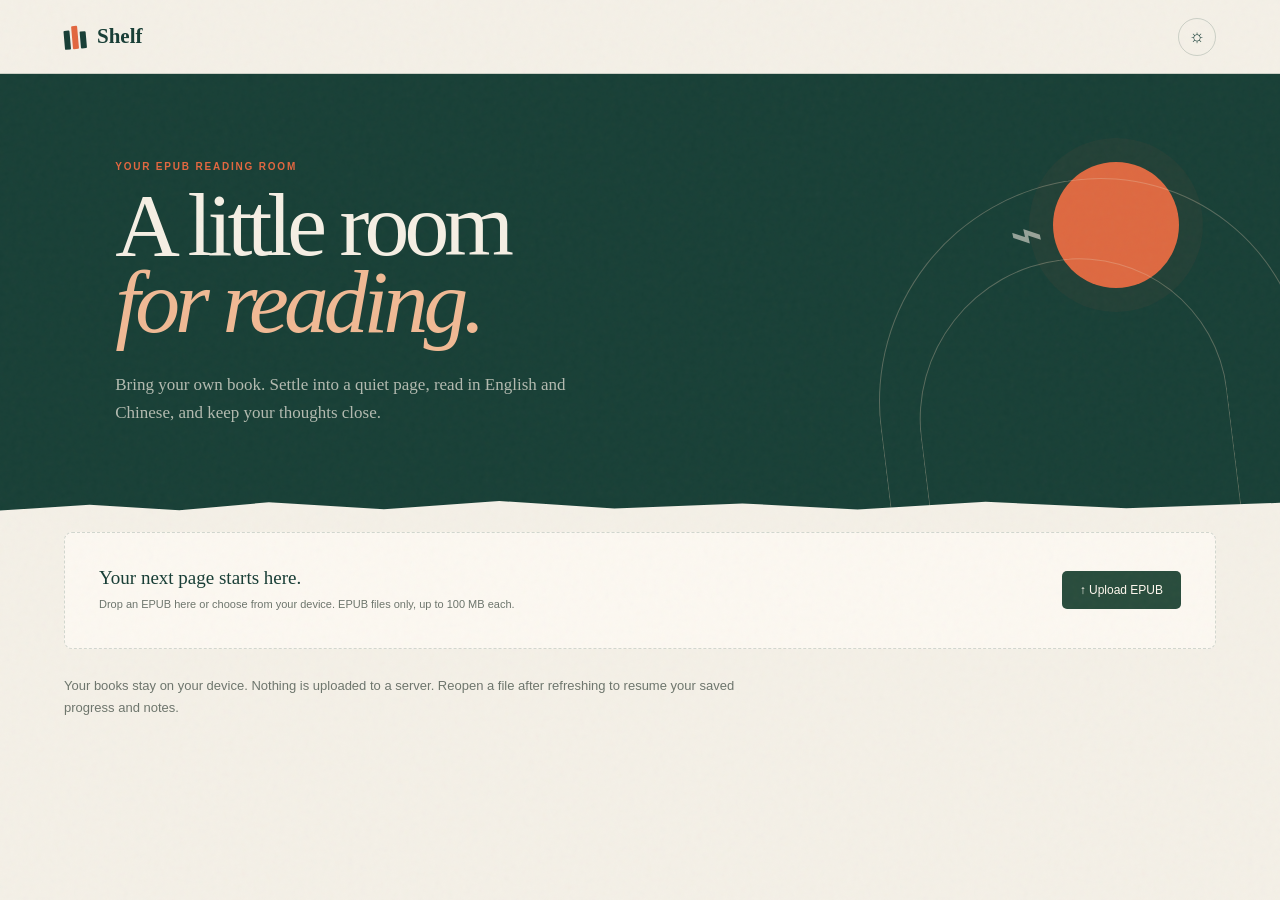
==== commit f4ecfa9c: "Run EPUB parsing and export entirely in the browser for GitHub Pages" ====
--- a/index.html
+++ b/index.html
@@ -34,9 +34,9 @@
         <button id="uploadEpub" type="button">↑ Upload EPUB</button>
         <input id="epubFiles" type="file" accept=".epub,application/epub+zip" multiple hidden aria-label="Choose EPUB files">
       </div>
-      <p class="upload-privacy">Only books you upload appear here. Uploads stay with this local server session; reading progress and notes stay in your browser.</p>
+      <p class="upload-privacy">Your books stay on your device. Nothing is uploaded to a server. Reopen a file after refreshing to resume your saved progress and notes.</p>
       <div id="uploadFeedback" class="upload-feedback" hidden><p id="uploadStatus" role="status" aria-live="polite"></p><ul id="uploadResults"></ul></div>
-      <section id="uploadedSection" hidden aria-label="Uploaded books"><div class="results-heading"><div><p class="eyebrow">This session</p><h2>Your uploaded books</h2></div><p id="resultCount" aria-live="polite"></p></div><div id="bookGrid" class="uploaded-books"></div></section>
+      <section id="uploadedSection" hidden aria-label="Uploaded books"><div class="results-heading"><div><p class="eyebrow">This tab</p><h2>Your uploaded books</h2></div><p id="resultCount" aria-live="polite"></p></div><div id="bookGrid" class="uploaded-books"></div></section>
     </section>
   </main>
 
@@ -160,6 +160,8 @@
     </div>
     <p id="readerStatus" class="reader-status" role="status"></p>
   </dialog>
+  <script src="vendor/jszip.min.js"></script>
+  <script src="browser-epub.js"></script>
   <script src="narration.js"></script>
   <script src="translation.js?v=4"></script>
   <script src="reader.js?v=3"></script>
